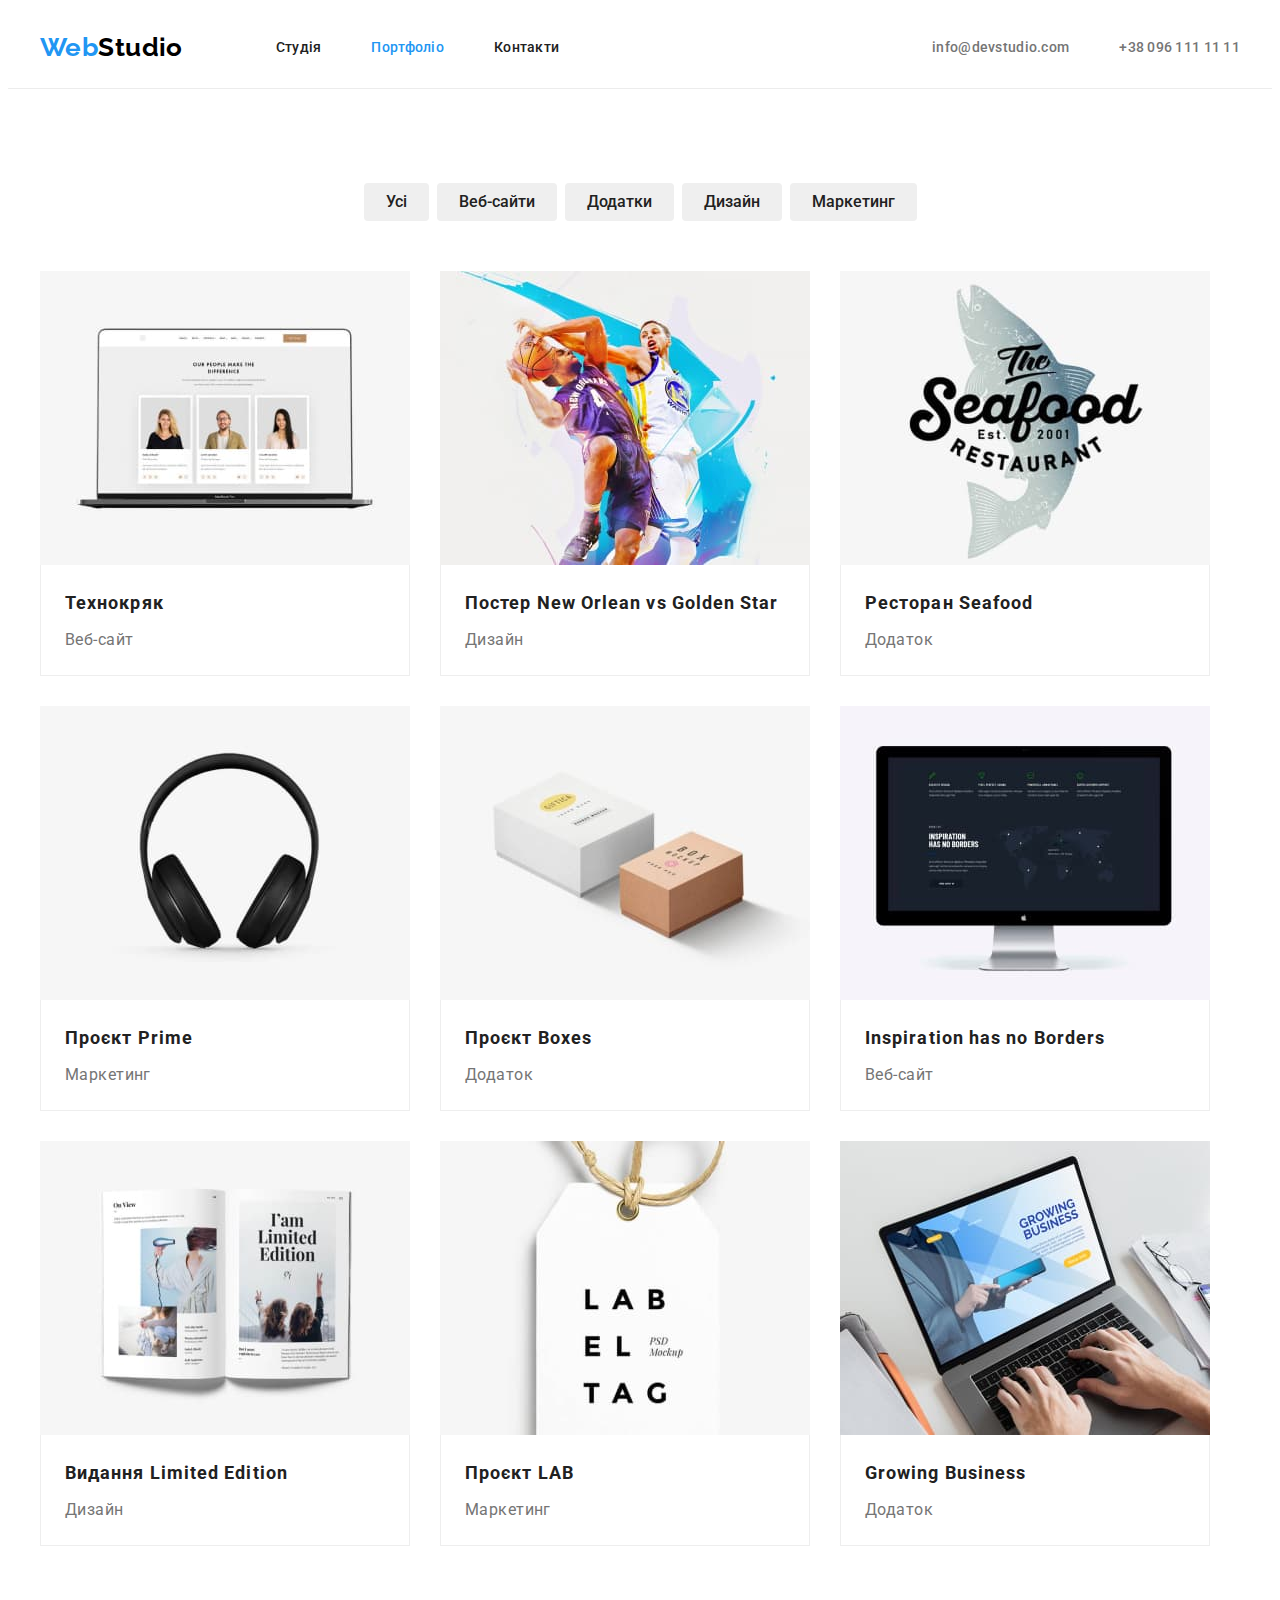
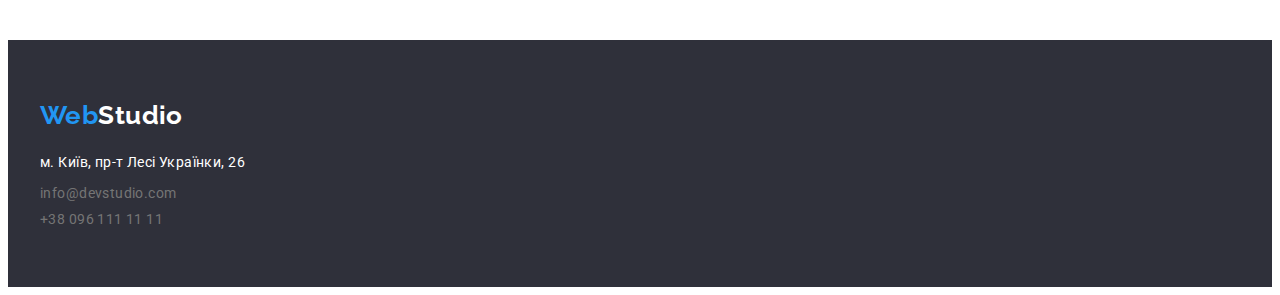
==== portfolio.html @ d5903480 "Initial commit" ====
<!DOCTYPE html>
<html lang="uk">
  <head>
    <meta charset="UTF-8" />
    <meta http-equiv="X-UA-Compatible" content="IE=edge" />
    <meta name="viewport" content="width=device-width, initial-scale=1.0" />
    <title>портфоліо</title>

    <!-- fonts -->
    <link rel="preconnect" href="https://fonts.googleapis.com" />
    <link rel="preconnect" href="https://fonts.gstatic.com" crossorigin />
    <link
      href="https://fonts.googleapis.com/css2?family=Raleway:wght@700&family=Roboto:wght@400;500;700;900&display=swap"
      rel="stylesheet"
    />

    <!-- normalize -->
    <link
      rel="stylesheet"
      href="https://cdnjs.cloudflare.com/ajax/libs/modern-normalize/1.1.0/modern-normalize.min.css"
      integrity="sha512-wpPYUAdjBVSE4KJnH1VR1HeZfpl1ub8YT/NKx4PuQ5NmX2tKuGu6U/JRp5y+Y8XG2tV+wKQpNHVUX03MfMFn9Q=="
      crossorigin="anonymous"
      referrerpolicy="no-referrer"
    />

    <!-- styles -->
    <link rel="stylesheet" href="./css/style.css" />
  </head>

  <body>
    <!-- Хедер -->
    <header class="header">
      <div class="header-flex container">
        <nav class="site-nav">
          <a href="./index.html" class="logo word"><span class="logo">Web</span>Studio</a>
          <ul class="anchors">
            <li class="item"><a href="./index.html" class="link">Студія</a></li>
            <li class="item"><a href="./portfolio.html" class="link current">Портфоліо</a></li>
            <li class="item"><a href="./index.html" class="link">Контакти</a></li>
          </ul>
        </nav>
        <ul class="auth-nav">
          <li class="item">
            <a href="mailto:info@devstudio.com" class="link">info@devstudio.com</a>
          </li>
          <li class="item"><a href="tel:+380961111111" class="link">+38 096 111 11 11</a></li>
        </ul>
      </div>
    </header>

    <main>
      <section class="section">
        <div class="container">
          <h1 class="visually-hidden">Портфоліо робіт</h1>
          <ul class="site-nav-btn section-flex">
            <li class="portfolio-item"><button type="button" class="btn">Усі</button></li>
            <li class="portfolio-item"><button type="button" class="btn">Веб-сайти</button></li>
            <li class="portfolio-item"><button type="button" class="btn">Додатки</button></li>
            <li class="portfolio-item"><button type="button" class="btn">Дизайн</button></li>
            <li class="portfolio-item"><button type="button" class="btn">Маркетинг</button></li>
          </ul>
          <ul class="portfolio">
            <li class="portfolio-card">
              <img src="./images/portfolio1.jpg" alt="монітор ноутбука" width="370" height="294" />
              <div class="card-description">
                <h2 class="portfolio-title">Технокряк</h2>
                <p class="portfolio-name">Веб-сайт</p>
              </div>
            </li>
            <li class="portfolio-card">
              <img
                src="./images/portfolio2.jpg"
                alt="постер з баскетболітсами"
                width="370"
                height="294"
              />
              <div class="card-description">
                <h2 class="portfolio-title">
                  Постер <span lang="en">New Orlean vs Golden Star</span>
                </h2>
                <p class="portfolio-name">Дизайн</p>
              </div>
            </li>
            <li class="portfolio-card">
              <img src="./images/portfolio3.jpg" alt="логотип ресторану" width="370" height="294" />
              <div class="card-description">
                <h2 class="portfolio-title">Ресторан <span lang="en">Seafood</span></h2>
                <p class="portfolio-name">Додаток</p>
              </div>
            </li>
            <li class="portfolio-card">
              <img src="./images/portfolio4.jpg" alt="навушники" width="370" height="294" />
              <div class="card-description">
                <h2 class="portfolio-title">Проєкт <span lang="en">Prime</span></h2>
                <p class="portfolio-name">Маркетинг</p>
              </div>
            </li>
            <li class="portfolio-card">
              <img
                src="./images/portfolio5.jpg"
                alt="дві маленькі коробки"
                width="370"
                height="294"
              />
              <div class="card-description">
                <h2 class="portfolio-title">Проєкт <span lang="en">Boxes</span></h2>
                <p class="portfolio-name">Додаток</p>
              </div>
            </li>
            <li class="portfolio-card">
              <img
                src="./images/portfolio6.jpg"
                alt="монітор комп'ютера"
                width="370"
                height="294"
              />
              <div class="card-description">
                <h2 lang="en" class="portfolio-title">Inspiration has no Borders</h2>
                <p class="portfolio-name">Веб-сайт</p>
              </div>
            </li>

            <li class="portfolio-card">
              <img src="./images/portfolio7.jpg" alt="відкрита книга" width="370" height="294" />
              <div class="card-description">
                <h2 class="portfolio-title">Видання <span lang="en">Limited Edition</span></h2>
                <p class="portfolio-name">Дизайн</p>
              </div>
            </li>
            <li class="portfolio-card">
              <img src="./images/portfolio8.jpg" alt="логотип проекту" width="370" height="294" />
              <div class="card-description">
                <h2 class="portfolio-title">Проєкт <span lang="en">LAB</span></h2>
                <p class="portfolio-name">Маркетинг</p>
              </div>
            </li>
            <li class="portfolio-card">
              <img src="./images/portfolio9.jpg" alt="відкритий ноутбук" width="370" height="294" />
              <div class="card-description">
                <h2 lang="en" class="portfolio-title">Growing Business</h2>
                <p class="portfolio-name">Додаток</p>
              </div>
            </li>
          </ul>
        </div>
      </section>
    </main>

    <!-- Футер -->
    <footer class="footer-nav">
      <div class="container">
        <a href="./index.html" class="footer-logo"><span class="logo">Web</span>Studio</a>
        <address>
          <ul class="address-list">
            <li class="footer-item">
              <a
                href="https://goo.gl/maps/VjB6tUv4UDabMcXd7"
                target="_blank"
                rel="nooppener nofollow noreffener"
                class="address-list link"
                >м. Київ, пр-т Лесі Українки, 26</a
              >
            </li>
            <li class="footer-item">
              <a href="mailto:info@devstudio.com" class="link">info@devstudio.com</a>
            </li>
            <li class="footer-item">
              <a href="tel:+380961111111" class="link">+38 096 111 11 11</a>
            </li>
          </ul>
        </address>
      </div>
    </footer>
  </body>
</html>
---- css/style.css ----
/* колір фону шапки #FFFFFF */
/* колір фону героя та футера #2F303A */
/* колір фону секцій особливості та робіт #F5F5F5 */
/* колір фону секціі з командою #F5F4FA */
/* колір тексту основний #757575 */
/* колір тексту другорядний #212121 */
/* колір акценту #2196F3 */

:root {
  --main-white-color: #ffffff;
  --second-section-color: #2f303a;
  --third-section-color: #f5f5f5;
  --team-section-color: #f5f4fa;
  --main-text-color: #757575;
  --secondary-text-color: #212121;
  --accent-color: #2196f3;
  --logo-header-color: #000000;
  --address-footer-color: rgba(255, 255, 255, 0.6);
  --geolocation-color: #ffffff;
}

/* Розмітка сторінки index.html */

/* значення властивостей для боді */

body {
  font-family: 'Roboto', sans-serif;
  font-size: 14px;
  letter-spacing: 0.03em;

  background-color: var(--main-white-color);
  color: var(--main-text-color);
}

/* скидання стилів браузера  та стилі-утиліти */
h1,
h2,
h3,
h4,
h5,
h6,
p {
  margin: 0;
}

img {
  display: block;
  max-width: 100%;
  height: auto;
}

ul {
  list-style: none;
  margin: 0;
  padding-left: 0;
}

.section {
  padding-top: 94px;
  padding-bottom: 94px;
}

.section-flex {
  display: flex;
}

.link {
  text-decoration: none;
  color: inherit;
}

/* Контейнер */

.container {
  max-width: 1200px;
  padding-left: 15px;
  padding-right: 15px;
  margin: 0 auto;
}

.visually-hidden {
  position: absolute;
  width: 1px;
  height: 1px;
  margin: -1px;
  border: 0;
  padding: 0;

  white-space: nowrap;
  clip-path: inset(100%);
  clip: rect(0 0 0 0);
  overflow: hidden;
}

/* Хедер */

.header {
  border-bottom: 1px solid #ececec;
}

.header-flex {
  display: flex;
  margin: 0 auto;
  align-items: center;
}

.logo.word {
  margin-right: 93px;

  font-family: 'Raleway';
  font-style: normal;
  font-weight: 700;
  font-size: 26px;
  line-height: 1.2;
  text-decoration: none;

  color: var(--logo-header-color);
}

.logo {
  color: var(--accent-color);
}

.site-nav {
  display: flex;
  align-items: center;
  margin-right: auto;
}

.site-nav .link.current {
  color: var(--accent-color);
}

.site-nav .link:hover,
.site-nav .link:focus {
  color: var(--accent-color);
}

.anchors {
  display: flex;
}

.anchors .link {
  display: block;
  padding-top: 32px;
  padding-bottom: 32px;

  font-weight: 500;
  line-height: 1.14;
  letter-spacing: 0.02em;

  color: var(--secondary-text-color);
}

.item:not(:last-child) {
  margin-right: 50px;
}

.auth-nav {
  display: flex;
}

.auth-nav .link {
  display: block;
  padding-top: 32px;
  padding-bottom: 32px;

  font-weight: 500;
  line-height: 1.14;
  letter-spacing: 0.02em;

  color: var(--main-text-color);
}

.auth-nav .link:hover,
.auth-nav .link:focus {
  color: var(--accent-color);
}

/* Герой */

.hero {
  padding: 200px 0;
  text-align: center;

  background-color: var(--second-section-color);
}

.hero-title {
  width: 696px;
  margin-left: auto;
  margin-right: auto;
  margin-bottom: 30px;

  font-weight: 900;
  font-size: 44px;
  line-height: 1.36;
  letter-spacing: 0.06em;
  text-transform: uppercase;

  color: var(--main-white-color);
}

.hero .button {
  min-width: 216px;
  padding: 10px 32px;

  font-weight: 700;
  font-size: 16px;
  line-height: 1.88;
  align-items: center;
  letter-spacing: 0.06em;
  cursor: pointer;

  color: var(--main-white-color);
  background-color: var(--accent-color);
  border: 0;
  box-shadow: 0px 4px 4px rgba(0, 0, 0, 0.15);
  border-radius: 4px;
}

/* .hero > .button:hover,
.hero > .button:focus {
  background-color: #ffffff;
  color: var(--accent-color);
} */

/* Особливості */

.features.section {
  padding-bottom: 0;
}

.features-title {
  font-size: 14px;
  line-height: 1.14;
  text-transform: uppercase;

  color: var(--secondary-text-color);

  margin-bottom: 10px;
}

.features-list {
  line-height: 1.71;
}

.features-item {
  max-width: 270px;
}

.features-item:not(:last-child) {
  margin-right: 30px;
}

/* Чим ми займаємось */

.work-item:not(:last-child) {
  margin-right: 30px;
}

.section-title {
  font-size: 36px;
  line-height: 1.17;
  text-align: center;

  color: var(--secondary-text-color);

  margin-bottom: 50px;
}

/* Наша команда */

.team {
  background-color: var(--team-section-color);
}

.team-card {
  padding: 30px;

  text-align: center;

  background: var(--main-white-color);

  box-shadow: 0px 1px 3px rgba(0, 0, 0, 0.12), 0px 1px 1px rgba(0, 0, 0, 0.14),
    0px 2px 1px rgba(0, 0, 0, 0.2);
  border-radius: 0px 0px 4px 4px;
}

.team-item:not(:last-child) {
  margin-right: 30px;
}

.team-name {
  margin-bottom: 10px;

  font-weight: 500;
  font-size: 16px;
  line-height: 1.19;

  color: var(--secondary-text-color);
}

.team-position {
  font-size: 16px;
  line-height: 1.19;
}

/* Футер */

address {
  font-style: normal;
}

.footer-nav {
  padding-top: 60px;
  padding-bottom: 60px;

  background-color: var(--second-section-color);
}

.footer-logo {
  display: inline-block;
  margin-bottom: 20px;

  font-family: 'Raleway';
  font-style: normal;
  font-weight: 700;
  font-size: 26px;
  line-height: 1.2;
  text-decoration: none;

  color: var(--main-white-color);
}

.footer-item:not(:last-child) {
  margin-bottom: 10px;
}

.address-list.link {
  line-height: 1.71;

  color: var(--geolocation-color);
}

.address-list .link:hover,
.address-list .link:focus {
  color: var(--accent-color);
}

/* стилі для портфоліо */

.site-nav-btn.section-flex {
  margin-bottom: 50px;

  justify-content: center;
}

.site-nav-btn .portfolio-item:not(:last-child) {
  margin-right: 8px;
}

.site-nav-btn .btn {
  padding: 6px 22px;
  font-family: inherit;
  font-weight: 500;
  font-size: 16px;
  line-height: 1.62;
  text-align: center;
  cursor: pointer;

  color: var(--secondary-text-color);

  border: 0;
  border-radius: 4px;
}

.site-nav-btn .btn:hover,
.site-nav-btn .btn:focus {
  background-color: var(--accent-color);
  color: var(--main-white-color);
  box-shadow: 0px 3px 1px rgba(0, 0, 0, 0.1), 0px 1px 2px rgba(0, 0, 0, 0.08),
    0px 2px 2px rgba(0, 0, 0, 0.12);
}

.portfolio {
  display: flex;
  flex-wrap: wrap;
  gap: 30px;
}

.portfolio-card {
  width: 370px;
}

.card-description {
  --card-color: #eeeeee;
  padding: 20px 24px;

  background: var(--main-white-color);
  border: 1px solid var(--card-color);
  border-top: 0;
}

.portfolio.section {
  padding-top: 0;
}
.portfolio .portfolio-title {
  margin-bottom: 4px;

  font-size: 18px;
  line-height: 2;
  letter-spacing: 0.06em;

  color: var(--secondary-text-color);
}

.portfolio .portfolio-name {
  font-size: 16px;
  line-height: 1.88;
}
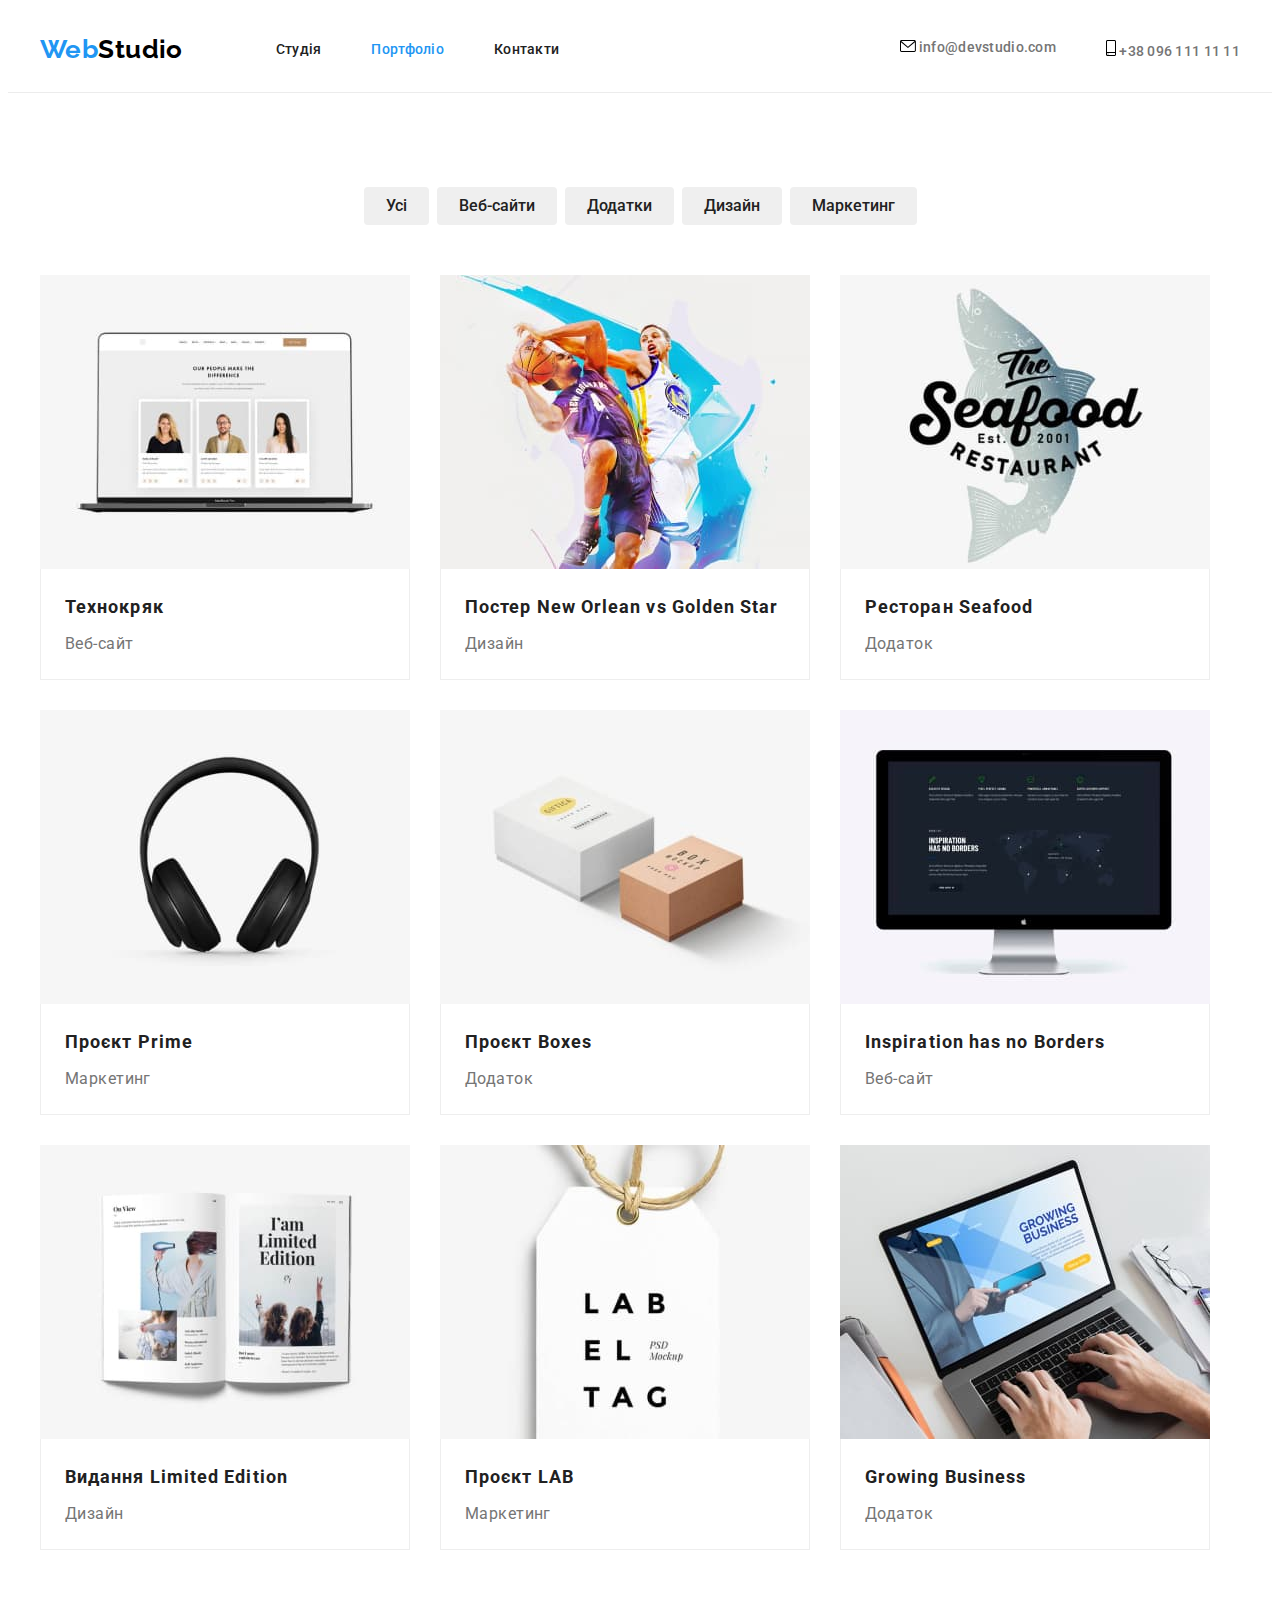
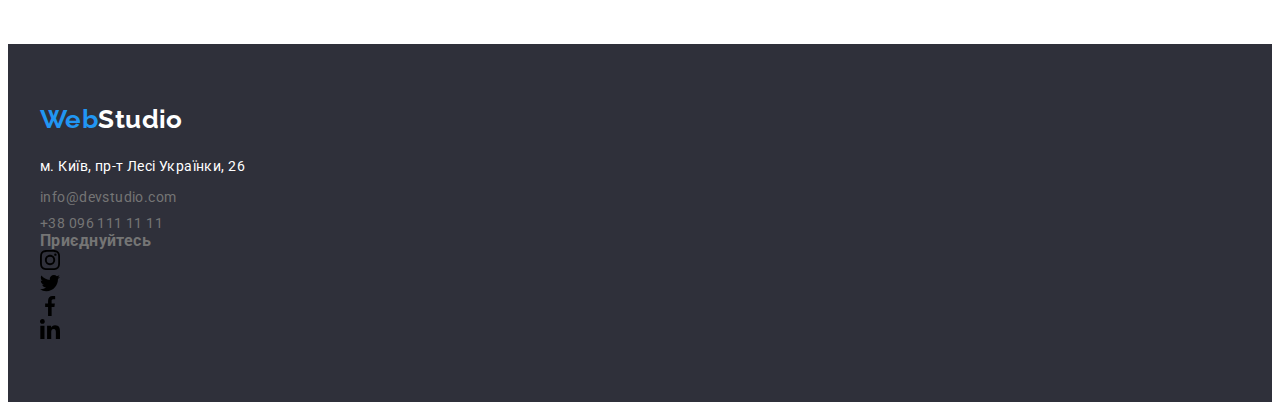
==== commit b781fac5: "Додаємо інлайн svg та класи" ====
--- a/portfolio.html
+++ b/portfolio.html
@@ -33,7 +33,7 @@
       <div class="header-flex container">
         <nav class="site-nav">
           <a href="./index.html" class="logo word"><span class="logo">Web</span>Studio</a>
-          <ul class="anchors">
+          <ul class="anchors list">
             <li class="item"><a href="./index.html" class="link">Студія</a></li>
             <li class="item"><a href="./portfolio.html" class="link current">Портфоліо</a></li>
             <li class="item"><a href="./index.html" class="link">Контакти</a></li>
@@ -41,9 +41,21 @@
         </nav>
         <ul class="auth-nav">
           <li class="item">
-            <a href="mailto:info@devstudio.com" class="link">info@devstudio.com</a>
+            <a href="mailto:info@devstudio.com" class="link">
+              <svg class="auth-icon-mail" width="16" height="12">
+                <use href="./images/icons.svg#icon-mail"></use>
+              </svg>
+              info@devstudio.com</a
+            >
           </li>
-          <li class="item"><a href="tel:+380961111111" class="link">+38 096 111 11 11</a></li>
+          <li class="item">
+            <a href="tel:+380961111111" class="link">
+              <svg class="auth-icon-smartphone" width="10" height="16">
+                <use href="./images/icons.svg#icon-smartphone"></use>
+              </svg>
+              +38 096 111 11 11</a
+            >
+          </li>
         </ul>
       </div>
     </header>
@@ -61,85 +73,118 @@
           </ul>
           <ul class="portfolio">
             <li class="portfolio-card">
-              <img src="./images/portfolio1.jpg" alt="монітор ноутбука" width="370" height="294" />
-              <div class="card-description">
-                <h2 class="portfolio-title">Технокряк</h2>
-                <p class="portfolio-name">Веб-сайт</p>
-              </div>
-            </li>
-            <li class="portfolio-card">
-              <img
-                src="./images/portfolio2.jpg"
-                alt="постер з баскетболітсами"
-                width="370"
-                height="294"
-              />
-              <div class="card-description">
-                <h2 class="portfolio-title">
-                  Постер <span lang="en">New Orlean vs Golden Star</span>
-                </h2>
-                <p class="portfolio-name">Дизайн</p>
-              </div>
-            </li>
-            <li class="portfolio-card">
-              <img src="./images/portfolio3.jpg" alt="логотип ресторану" width="370" height="294" />
-              <div class="card-description">
-                <h2 class="portfolio-title">Ресторан <span lang="en">Seafood</span></h2>
-                <p class="portfolio-name">Додаток</p>
-              </div>
-            </li>
-            <li class="portfolio-card">
-              <img src="./images/portfolio4.jpg" alt="навушники" width="370" height="294" />
-              <div class="card-description">
-                <h2 class="portfolio-title">Проєкт <span lang="en">Prime</span></h2>
-                <p class="portfolio-name">Маркетинг</p>
-              </div>
-            </li>
-            <li class="portfolio-card">
-              <img
-                src="./images/portfolio5.jpg"
-                alt="дві маленькі коробки"
-                width="370"
-                height="294"
-              />
-              <div class="card-description">
-                <h2 class="portfolio-title">Проєкт <span lang="en">Boxes</span></h2>
-                <p class="portfolio-name">Додаток</p>
-              </div>
-            </li>
-            <li class="portfolio-card">
-              <img
-                src="./images/portfolio6.jpg"
-                alt="монітор комп'ютера"
-                width="370"
-                height="294"
-              />
-              <div class="card-description">
-                <h2 lang="en" class="portfolio-title">Inspiration has no Borders</h2>
-                <p class="portfolio-name">Веб-сайт</p>
-              </div>
-            </li>
-
-            <li class="portfolio-card">
-              <img src="./images/portfolio7.jpg" alt="відкрита книга" width="370" height="294" />
-              <div class="card-description">
-                <h2 class="portfolio-title">Видання <span lang="en">Limited Edition</span></h2>
-                <p class="portfolio-name">Дизайн</p>
-              </div>
-            </li>
-            <li class="portfolio-card">
-              <img src="./images/portfolio8.jpg" alt="логотип проекту" width="370" height="294" />
-              <div class="card-description">
-                <h2 class="portfolio-title">Проєкт <span lang="en">LAB</span></h2>
-                <p class="portfolio-name">Маркетинг</p>
-              </div>
-            </li>
-            <li class="portfolio-card">
-              <img src="./images/portfolio9.jpg" alt="відкритий ноутбук" width="370" height="294" />
-              <div class="card-description">
-                <h2 lang="en" class="portfolio-title">Growing Business</h2>
-                <p class="portfolio-name">Додаток</p>
-              </div>
+              <a class="portfolio-link link" href="./portfolio.html">
+                <img
+                  src="./images/portfolio1.jpg"
+                  alt="монітор ноутбука"
+                  width="370"
+                  height="294"
+                />
+                <div class="card-description">
+                  <h2 class="portfolio-title">Технокряк</h2>
+                  <p class="portfolio-name">Веб-сайт</p>
+                </div>
+              </a>
+            </li>
+            <li class="portfolio-card">
+              <a class="portfolio-link link" href="./portfolio.html">
+                <img
+                  src="./images/portfolio2.jpg"
+                  alt="постер з баскетболітсами"
+                  width="370"
+                  height="294"
+                />
+                <div class="card-description">
+                  <h2 class="portfolio-title">
+                    Постер <span lang="en">New Orlean vs Golden Star</span>
+                  </h2>
+                  <p class="portfolio-name">Дизайн</p>
+                </div>
+              </a>
+            </li>
+            <li class="portfolio-card">
+              <a class="portfolio-link link" href="./portfolio.html">
+                <img
+                  src="./images/portfolio3.jpg"
+                  alt="логотип ресторану"
+                  width="370"
+                  height="294"
+                />
+                <div class="card-description">
+                  <h2 class="portfolio-title">Ресторан <span lang="en">Seafood</span></h2>
+                  <p class="portfolio-name">Додаток</p>
+                </div>
+              </a>
+            </li>
+            <li class="portfolio-card">
+              <a class="portfolio-link link" href="./portfolio.html">
+                <img src="./images/portfolio4.jpg" alt="навушники" width="370" height="294" />
+                <div class="card-description">
+                  <h2 class="portfolio-title">Проєкт <span lang="en">Prime</span></h2>
+                  <p class="portfolio-name">Маркетинг</p>
+                </div>
+              </a>
+            </li>
+            <li class="portfolio-card">
+              <a class="portfolio-link link" href="./portfolio.html">
+                <img
+                  src="./images/portfolio5.jpg"
+                  alt="дві маленькі коробки"
+                  width="370"
+                  height="294"
+                />
+                <div class="card-description">
+                  <h2 class="portfolio-title">Проєкт <span lang="en">Boxes</span></h2>
+                  <p class="portfolio-name">Додаток</p>
+                </div>
+              </a>
+            </li>
+            <li class="portfolio-card">
+              <a class="portfolio-link link" href="./portfolio.html">
+                <img
+                  src="./images/portfolio6.jpg"
+                  alt="монітор комп'ютера"
+                  width="370"
+                  height="294"
+                />
+                <div class="card-description">
+                  <h2 lang="en" class="portfolio-title">Inspiration has no Borders</h2>
+                  <p class="portfolio-name">Веб-сайт</p>
+                </div>
+              </a>
+            </li>
+
+            <li class="portfolio-card">
+              <a class="portfolio-link link" href="./portfolio.html">
+                <img src="./images/portfolio7.jpg" alt="відкрита книга" width="370" height="294" />
+                <div class="card-description">
+                  <h2 class="portfolio-title">Видання <span lang="en">Limited Edition</span></h2>
+                  <p class="portfolio-name">Дизайн</p>
+                </div>
+              </a>
+            </li>
+            <li class="portfolio-card">
+              <a class="portfolio-link link" href="./portfolio.html">
+                <img src="./images/portfolio8.jpg" alt="логотип проекту" width="370" height="294" />
+                <div class="card-description">
+                  <h2 class="portfolio-title">Проєкт <span lang="en">LAB</span></h2>
+                  <p class="portfolio-name">Маркетинг</p>
+                </div>
+              </a>
+            </li>
+            <li class="portfolio-card">
+              <a class="portfolio-link link" href="./portfolio.html">
+                <img
+                  src="./images/portfolio9.jpg"
+                  alt="відкритий ноутбук"
+                  width="370"
+                  height="294"
+                />
+                <div class="card-description">
+                  <h2 lang="en" class="portfolio-title">Growing Business</h2>
+                  <p class="portfolio-name">Додаток</p>
+                </div>
+              </a>
             </li>
           </ul>
         </div>
@@ -149,26 +194,82 @@
     <!-- Футер -->
     <footer class="footer-nav">
       <div class="container">
-        <a href="./index.html" class="footer-logo"><span class="logo">Web</span>Studio</a>
-        <address>
-          <ul class="address-list">
-            <li class="footer-item">
-              <a
-                href="https://goo.gl/maps/VjB6tUv4UDabMcXd7"
-                target="_blank"
-                rel="nooppener nofollow noreffener"
-                class="address-list link"
-                >м. Київ, пр-т Лесі Українки, 26</a
-              >
-            </li>
-            <li class="footer-item">
-              <a href="mailto:info@devstudio.com" class="link">info@devstudio.com</a>
-            </li>
-            <li class="footer-item">
-              <a href="tel:+380961111111" class="link">+38 096 111 11 11</a>
-            </li>
-          </ul>
-        </address>
+        <div class="footer-container">
+          <a href="./index.html" class="footer-logo"><span class="logo">Web</span>Studio</a>
+
+          <address>
+            <ul class="address-list">
+              <li class="footer-item">
+                <a
+                  href="https://goo.gl/maps/VjB6tUv4UDabMcXd7"
+                  target="_blank"
+                  rel="nooppener nofollow noreffener"
+                  class="address-list link"
+                  >м. Київ, пр-т Лесі Українки, 26</a
+                >
+              </li>
+              <li class="footer-item">
+                <a href="mailto:info@devstudio.com" class="link">info@devstudio.com</a>
+              </li>
+              <li class="footer-item">
+                <a href="tel:+380961111111" class="link">+38 096 111 11 11</a>
+              </li>
+            </ul>
+          </address>
+        </div>
+        <div class="footer-socials-container">
+          <h3 class="footer-socials-title">Приєднуйтесь</h3>
+          <ul class="socials-footer list">
+            <li>
+              <a
+                class="socials-link link"
+                href="https://www.instagram.com"
+                target="_blank"
+                rel="noopener noreferrer"
+              >
+                <svg class="socials-icon" width="20" height="20">
+                  <use href="./images/icons.svg#icon-instagram"></use>
+                </svg>
+              </a>
+            </li>
+            <li>
+              <a
+                class="socials-link link"
+                href="https://twitter.com"
+                target="_blank"
+                rel="noopener noreferrer"
+              >
+                <svg class="socials-icon" width="20" height="20">
+                  <use href="./images/icons.svg#icon-twitter"></use>
+                </svg>
+              </a>
+            </li>
+            <li>
+              <a
+                class="socials-link link"
+                href="https://www.facebook.com"
+                target="_blank"
+                rel="noopener noreferrer"
+              >
+                <svg class="socials-icon" width="20" height="20">
+                  <use href="./images/icons.svg#icon-facebook"></use>
+                </svg>
+              </a>
+            </li>
+            <li>
+              <a
+                class="socials-link link"
+                href="https://www.linkedin.com"
+                target="_blank"
+                rel="noopener noreferrer"
+              >
+                <svg class="socials-icon" width="20" height="20">
+                  <use href="./images/icons.svg#icon-linkedin"></use>
+                </svg>
+              </a>
+            </li>
+          </ul>
+        </div>
       </div>
     </footer>
   </body>
